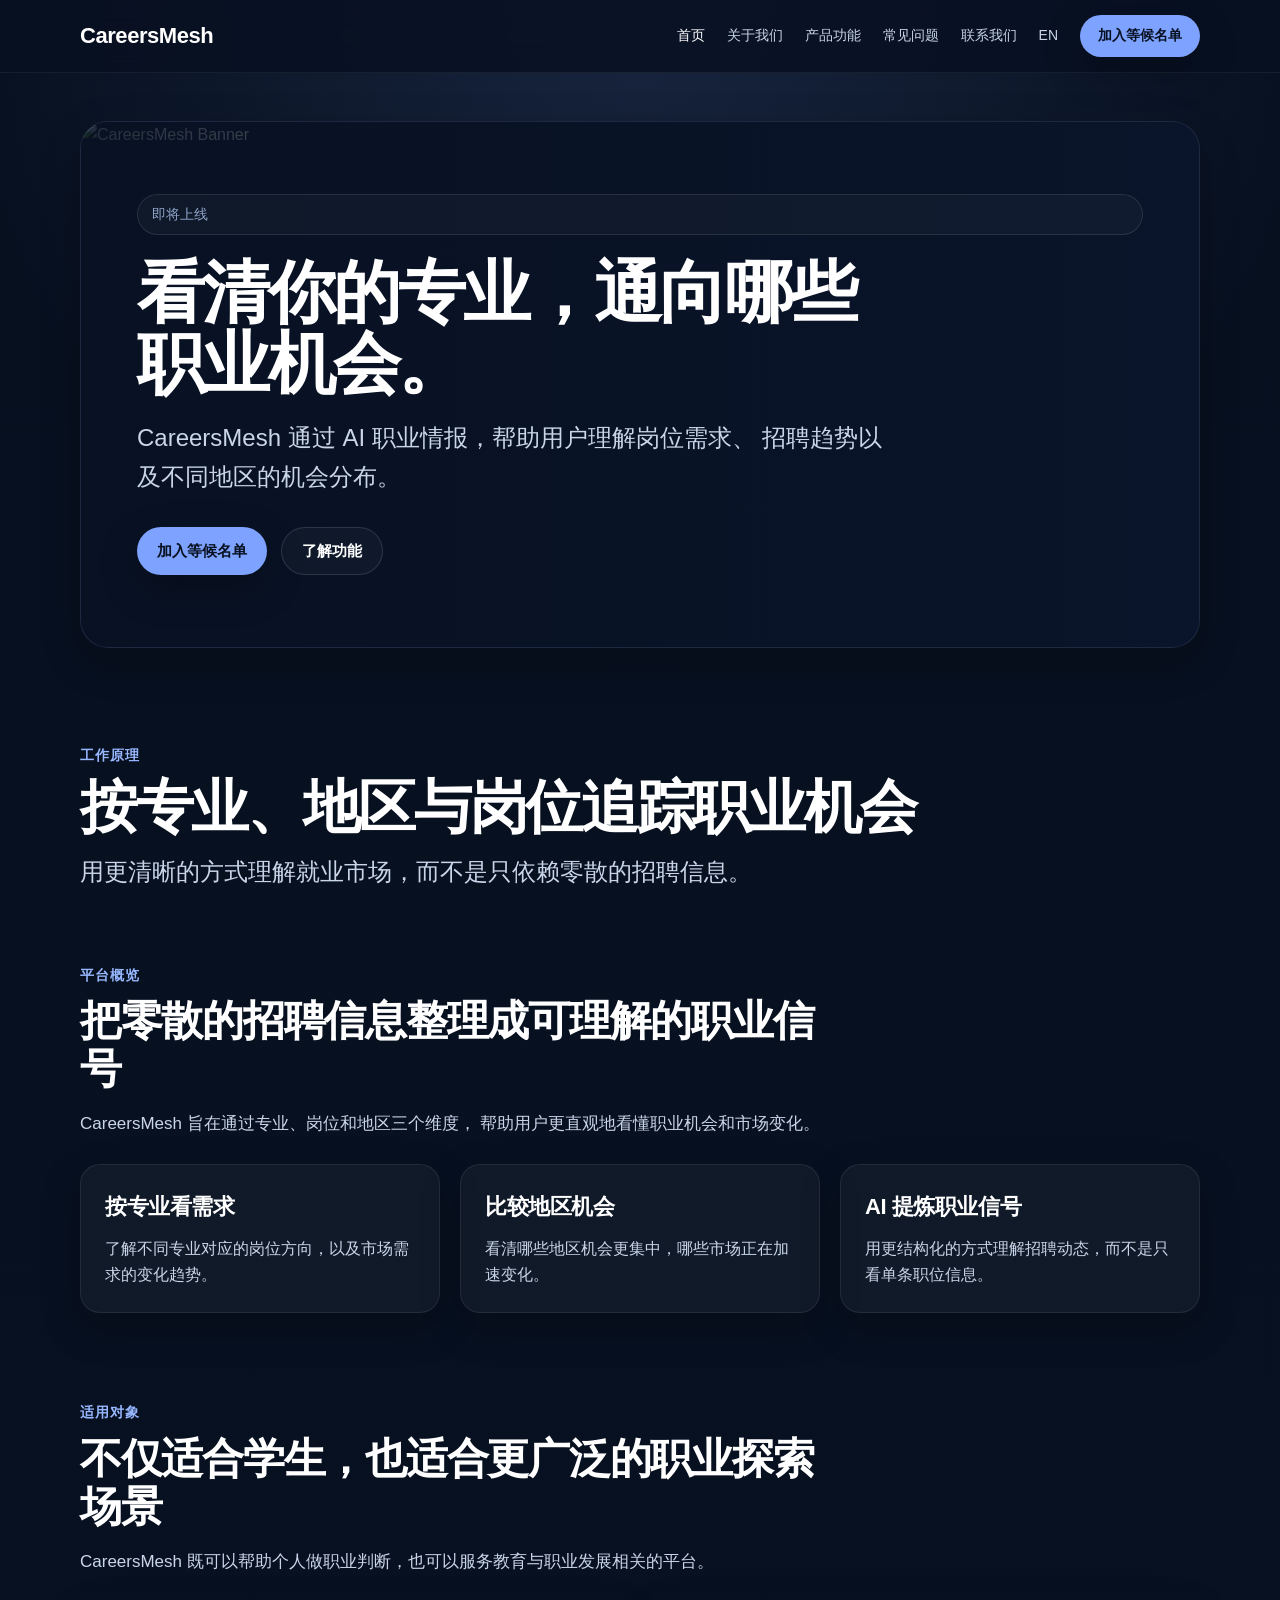
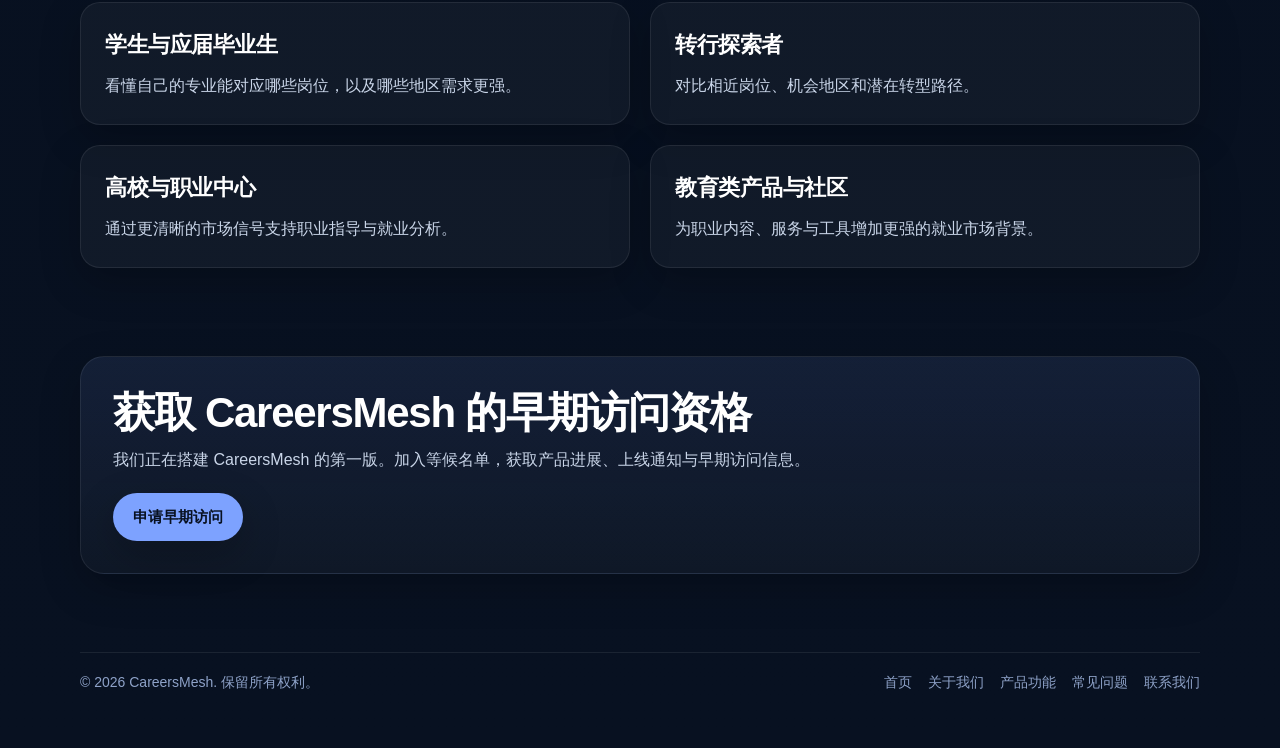
==== zh/index.html @ 0eca4741 "Create index.html" ====
<!DOCTYPE html>
<html lang="zh-CN">
<head>
  <meta charset="UTF-8" />
  <meta name="viewport" content="width=device-width, initial-scale=1.0" />
  <title>CareersMesh | AI 职业情报平台</title>
  <meta
    name="description"
    content="通过专业、地区和岗位维度，了解招聘趋势、岗位需求与职业机会。"
  />
  <link rel="stylesheet" href="../css/style.css" />
</head>
<body>
  <header class="topbar">
    <div class="container nav">
      <a class="brand" href="index.html">CareersMesh</a>
      <nav class="nav-links">
        <a class="active" href="index.html">首页</a>
        <a href="about.html">关于我们</a>
        <a href="features.html">产品功能</a>
        <a href="faq.html">常见问题</a>
        <a href="contact.html">联系我们</a>
        <a href="../index.html">EN</a>
        <a class="nav-cta" href="contact.html">加入等候名单</a>
      </nav>
    </div>
  </header>

  <main>
    <section class="hero-banner">
      <div class="container">
        <div class="banner-card">
          <img src="../images/banner.webp" alt="CareersMesh Banner" class="banner-img" loading="eager" decoding="async" />
          <div class="banner-overlay">
            <div class="eyebrow">即将上线</div>
            <h1>看清你的专业，通向哪些职业机会。</h1>
            <p>
              CareersMesh 通过 AI 职业情报，帮助用户理解岗位需求、
              招聘趋势以及不同地区的机会分布。
            </p>
            <div class="hero-actions">
              <a class="btn btn-primary" href="contact.html">加入等候名单</a>
              <a class="btn btn-secondary" href="features.html">了解功能</a>
            </div>
          </div>
        </div>
      </div>
    </section>

    <section class="page-header">
      <div class="container">
        <div class="section-label">工作原理</div>
        <h1>按专业、地区与岗位追踪职业机会</h1>
        <p class="page-lead">
          用更清晰的方式理解就业市场，而不是只依赖零散的招聘信息。
        </p>
      </div>
    </section>

    <section class="section">
      <div class="container">
        <div class="section-header">
          <div class="section-label">平台概览</div>
          <h2>把零散的招聘信息整理成可理解的职业信号</h2>
          <p>
            CareersMesh 旨在通过专业、岗位和地区三个维度，
            帮助用户更直观地看懂职业机会和市场变化。
          </p>
        </div>

        <div class="grid grid-3">
          <div class="card">
            <h3>按专业看需求</h3>
            <p>
              了解不同专业对应的岗位方向，以及市场需求的变化趋势。
            </p>
          </div>
          <div class="card">
            <h3>比较地区机会</h3>
            <p>
              看清哪些地区机会更集中，哪些市场正在加速变化。
            </p>
          </div>
          <div class="card">
            <h3>AI 提炼职业信号</h3>
            <p>
              用更结构化的方式理解招聘动态，而不是只看单条职位信息。
            </p>
          </div>
        </div>
      </div>
    </section>

    <section class="section">
      <div class="container">
        <div class="section-header">
          <div class="section-label">适用对象</div>
          <h2>不仅适合学生，也适合更广泛的职业探索场景</h2>
          <p>
            CareersMesh 既可以帮助个人做职业判断，也可以服务教育与职业发展相关的平台。
          </p>
        </div>

        <div class="grid grid-2">
          <div class="card">
            <h3>学生与应届毕业生</h3>
            <p>
              看懂自己的专业能对应哪些岗位，以及哪些地区需求更强。
            </p>
          </div>
          <div class="card">
            <h3>转行探索者</h3>
            <p>
              对比相近岗位、机会地区和潜在转型路径。
            </p>
          </div>
          <div class="card">
            <h3>高校与职业中心</h3>
            <p>
              通过更清晰的市场信号支持职业指导与就业分析。
            </p>
          </div>
          <div class="card">
            <h3>教育类产品与社区</h3>
            <p>
              为职业内容、服务与工具增加更强的就业市场背景。
            </p>
          </div>
        </div>
      </div>
    </section>

    <section class="section">
      <div class="container">
        <div class="cta-box">
          <h2>获取 CareersMesh 的早期访问资格</h2>
          <p>
            我们正在搭建 CareersMesh 的第一版。加入等候名单，获取产品进展、上线通知与早期访问信息。
          </p>
          <a class="btn btn-primary" href="contact.html">申请早期访问</a>
        </div>
      </div>
    </section>
  </main>

  <footer class="footer">
    <div class="container footer-row">
      <div>© 2026 CareersMesh. 保留所有权利。</div>
      <div class="footer-links">
        <a href="index.html">首页</a>
        <a href="about.html">关于我们</a>
        <a href="features.html">产品功能</a>
        <a href="faq.html">常见问题</a>
        <a href="contact.html">联系我们</a>
      </div>
    </div>
  </footer>
</body>
</html>
---- css/style.css ----
:root {
  --bg: #081121;
  --bg-soft: #0d1830;
  --card: rgba(255, 255, 255, 0.04);
  --card-border: rgba(255, 255, 255, 0.08);
  --text: #ffffff;
  --muted: #c9d5e8;
  --subtle: #8ea2c8;
  --accent: #7da2ff;
  --accent-hover: #97b7ff;
  --max-width: 1120px;
  --radius: 20px;
  --shadow: 0 14px 40px rgba(0, 0, 0, 0.22);
}

* {
  box-sizing: border-box;
}

html {
  scroll-behavior: smooth;
}

body {
  margin: 0;
  font-family: Inter, Arial, Helvetica, sans-serif;
  background:
    radial-gradient(circle at top, rgba(125, 162, 255, 0.14), transparent 28%),
    linear-gradient(180deg, #07101f 0%, #081121 100%);
  color: var(--text);
  line-height: 1.65;
}

a {
  color: inherit;
  text-decoration: none;
}

.container {
  width: min(var(--max-width), calc(100% - 32px));
  margin: 0 auto;
}

/* ===== Top Navigation ===== */
.topbar {
  position: sticky;
  top: 0;
  z-index: 100;
  backdrop-filter: blur(14px);
  background: rgba(8, 17, 33, 0.82);
  border-bottom: 1px solid rgba(255, 255, 255, 0.06);
}

.nav {
  min-height: 72px;
  display: flex;
  align-items: center;
  justify-content: space-between;
  gap: 18px;
}

.brand {
  font-size: 22px;
  font-weight: 700;
  letter-spacing: -0.02em;
}

.nav-links {
  display: flex;
  align-items: center;
  gap: 22px;
  flex-wrap: wrap;
}

.nav-links a {
  color: var(--muted);
  font-size: 14px;
}

.nav-links a:hover,
.nav-links a.active {
  color: var(--text);
}

.nav-cta {
  display: inline-flex;
  align-items: center;
  justify-content: center;
  min-height: 42px;
  padding: 0 18px;
  border-radius: 999px;
  background: var(--accent);
  color: #081121 !important;
  font-weight: 700;
  font-size: 14px;
  box-shadow: var(--shadow);
}

.nav-cta:hover {
  background: var(--accent-hover);
}

/* ===== Hero / Banner ===== */
.hero {
  padding: 84px 0 56px;
}

.hero-inner {
  max-width: 900px;
}

.eyebrow {
  display: inline-flex;
  align-items: center;
  padding: 8px 14px;
  border-radius: 999px;
  border: 1px solid rgba(255, 255, 255, 0.1);
  color: var(--subtle);
  font-size: 14px;
  background: rgba(255, 255, 255, 0.03);
  margin-bottom: 22px;
}

h1 {
  margin: 0 0 18px;
  font-size: clamp(42px, 8vw, 70px);
  line-height: 1.05;
  letter-spacing: -0.04em;
}

.hero p,
.page-lead {
  margin: 0;
  font-size: clamp(18px, 2.4vw, 24px);
  color: var(--muted);
  max-width: 820px;
}

.hero-support {
  margin-top: 16px;
  color: var(--subtle) !important;
  font-size: 17px !important;
}

.hero-actions {
  display: flex;
  gap: 14px;
  flex-wrap: wrap;
  margin-top: 30px;
}

.hero-banner {
  padding: 48px 0 24px;
}

.banner-card {
  position: relative;
  min-height: 520px;
  border-radius: 28px;
  overflow: hidden;
  border: 1px solid rgba(255, 255, 255, 0.08);
  background: #0b1630;
  box-shadow: var(--shadow);
}

.banner-img {
  position: absolute;
  inset: 0;
  width: 100%;
  height: 100%;
  object-fit: cover;
}

.banner-overlay {
  position: relative;
  z-index: 2;
  min-height: 520px;
  padding: 72px 56px;
  display: flex;
  flex-direction: column;
  justify-content: center;
  background:
    linear-gradient(90deg, rgba(8, 17, 33, 0.88) 0%, rgba(8, 17, 33, 0.70) 42%, rgba(8, 17, 33, 0.40) 100%);
}

.banner-overlay h1 {
  margin: 0 0 18px;
  font-size: clamp(42px, 7vw, 68px);
  line-height: 1.05;
  letter-spacing: -0.04em;
  max-width: 760px;
}

.banner-overlay p {
  margin: 0;
  max-width: 760px;
  color: var(--muted);
  font-size: clamp(18px, 2.2vw, 24px);
}

/* ===== Buttons ===== */
.btn {
  display: inline-flex;
  align-items: center;
  justify-content: center;
  min-height: 48px;
  padding: 0 20px;
  border-radius: 999px;
  font-weight: 700;
  font-size: 15px;
  transition: 0.2s ease;
}

.btn-primary {
  background: var(--accent);
  color: #081121;
  box-shadow: var(--shadow);
}

.btn-primary:hover {
  background: var(--accent-hover);
}

.btn-secondary {
  border: 1px solid rgba(255, 255, 255, 0.12);
  color: var(--text);
  background: rgba(255, 255, 255, 0.03);
}

.btn-secondary:hover {
  border-color: rgba(255, 255, 255, 0.22);
  background: rgba(255, 255, 255, 0.05);
}

/* ===== Sections ===== */
.section {
  padding: 44px 0;
}

.page-header {
  padding: 72px 0 28px;
}

.page-header h1 {
  font-size: clamp(36px, 7vw, 58px);
  margin-bottom: 14px;
}

.section-label {
  color: var(--accent-hover);
  font-size: 14px;
  font-weight: 700;
  text-transform: uppercase;
  letter-spacing: 0.08em;
  margin-bottom: 10px;
}

.section-header {
  max-width: 760px;
  margin-bottom: 26px;
}

h2 {
  margin: 0 0 10px;
  font-size: clamp(28px, 5vw, 42px);
  line-height: 1.15;
  letter-spacing: -0.03em;
}

.section-header p,
.copy p,
.copy li {
  color: var(--muted);
  font-size: 17px;
}

.copy p {
  margin: 0 0 16px;
}

/* ===== Grids / Cards ===== */
.grid {
  display: grid;
  gap: 20px;
}

.grid-2 {
  grid-template-columns: repeat(2, minmax(0, 1fr));
}

.grid-3 {
  grid-template-columns: repeat(3, minmax(0, 1fr));
}

.grid-4 {
  grid-template-columns: repeat(4, minmax(0, 1fr));
}

.card {
  background: var(--card);
  border: 1px solid var(--card-border);
  border-radius: var(--radius);
  padding: 24px;
  box-shadow: var(--shadow);
}

.card h3 {
  margin: 0 0 10px;
  font-size: 22px;
  letter-spacing: -0.02em;
}

.card p {
  margin: 0;
  color: var(--muted);
}

.highlight {
  background: linear-gradient(
    180deg,
    rgba(125, 162, 255, 0.08),
    rgba(255, 255, 255, 0.03)
  );
}

.number {
  display: inline-flex;
  align-items: center;
  justify-content: center;
  width: 34px;
  height: 34px;
  border-radius: 999px;
  background: rgba(125, 162, 255, 0.16);
  color: var(--accent-hover);
  font-weight: 700;
  margin-bottom: 16px;
}

.list {
  margin: 0;
  padding-left: 20px;
}

.list li + li {
  margin-top: 10px;
}

/* ===== CTA ===== */
.cta-box {
  background: linear-gradient(
    180deg,
    rgba(125, 162, 255, 0.1),
    rgba(255, 255, 255, 0.03)
  );
  border: 1px solid var(--card-border);
  border-radius: 24px;
  padding: 32px;
  box-shadow: var(--shadow);
}

.cta-box p {
  margin: 0 0 20px;
  color: var(--muted);
}

/* ===== Footer ===== */
.footer {
  padding: 34px 0 54px;
  color: var(--subtle);
  font-size: 14px;
}

.footer-row {
  display: flex;
  align-items: center;
  justify-content: space-between;
  gap: 16px;
  flex-wrap: wrap;
  border-top: 1px solid rgba(255, 255, 255, 0.08);
  padding-top: 18px;
}

.footer-links {
  display: flex;
  gap: 16px;
  flex-wrap: wrap;
}

.footer-links a:hover {
  color: var(--text);
}

/* ===== Responsive ===== */
@media (max-width: 980px) {
  .grid-4,
  .grid-3,
  .grid-2 {
    grid-template-columns: 1fr 1fr;
  }
}

@media (max-width: 720px) {
  .nav {
    flex-direction: column;
    align-items: flex-start;
    padding: 16px 0;
  }

  .nav-links {
    gap: 14px;
  }

  .grid-4,
  .grid-3,
  .grid-2 {
    grid-template-columns: 1fr;
  }

  .hero,
  .page-header {
    padding-top: 60px;
  }

  .card,
  .cta-box,
  .banner-overlay {
    padding: 20px;
  }

  .banner-card,
  .banner-overlay {
    min-height: 460px;
  }

  .banner-overlay {
    background:
      linear-gradient(180deg, rgba(8, 17, 33, 0.86) 0%, rgba(8, 17, 33, 0.72) 55%, rgba(8, 17, 33, 0.56) 100%);
  }
}
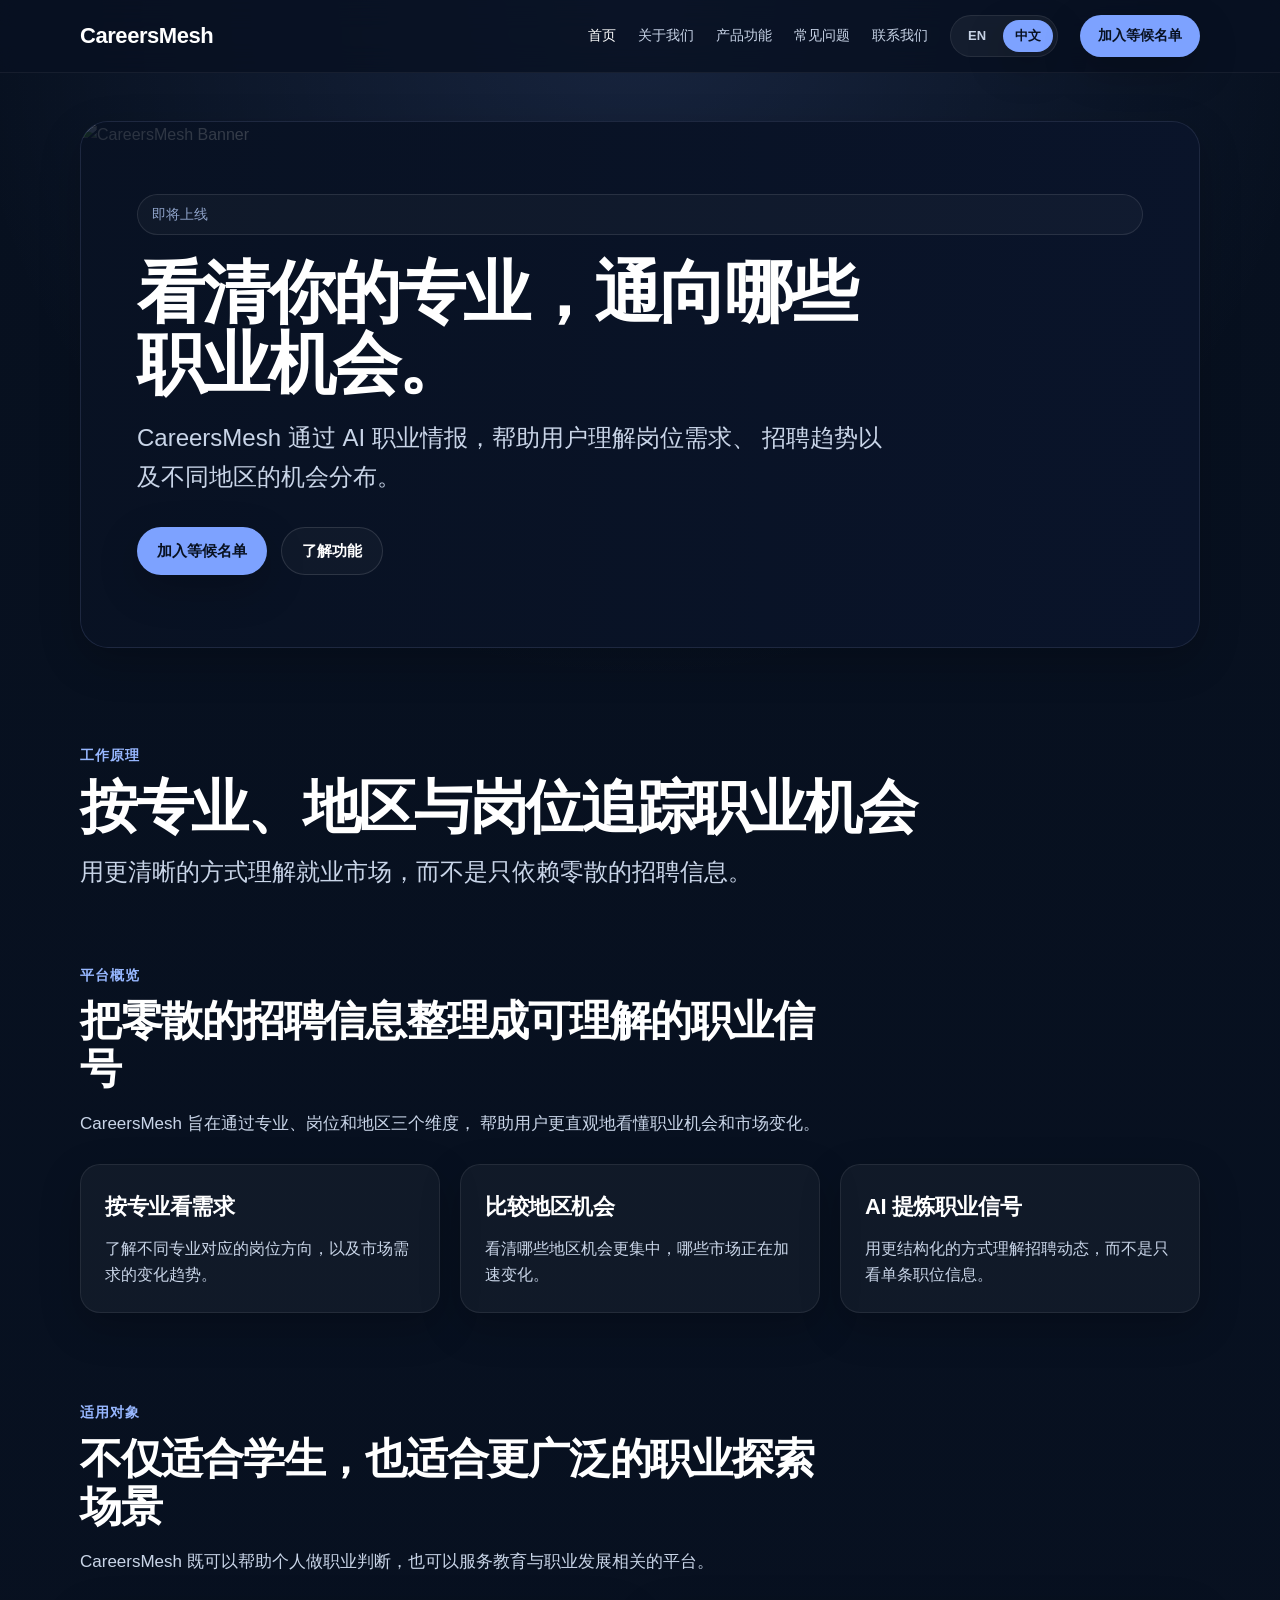
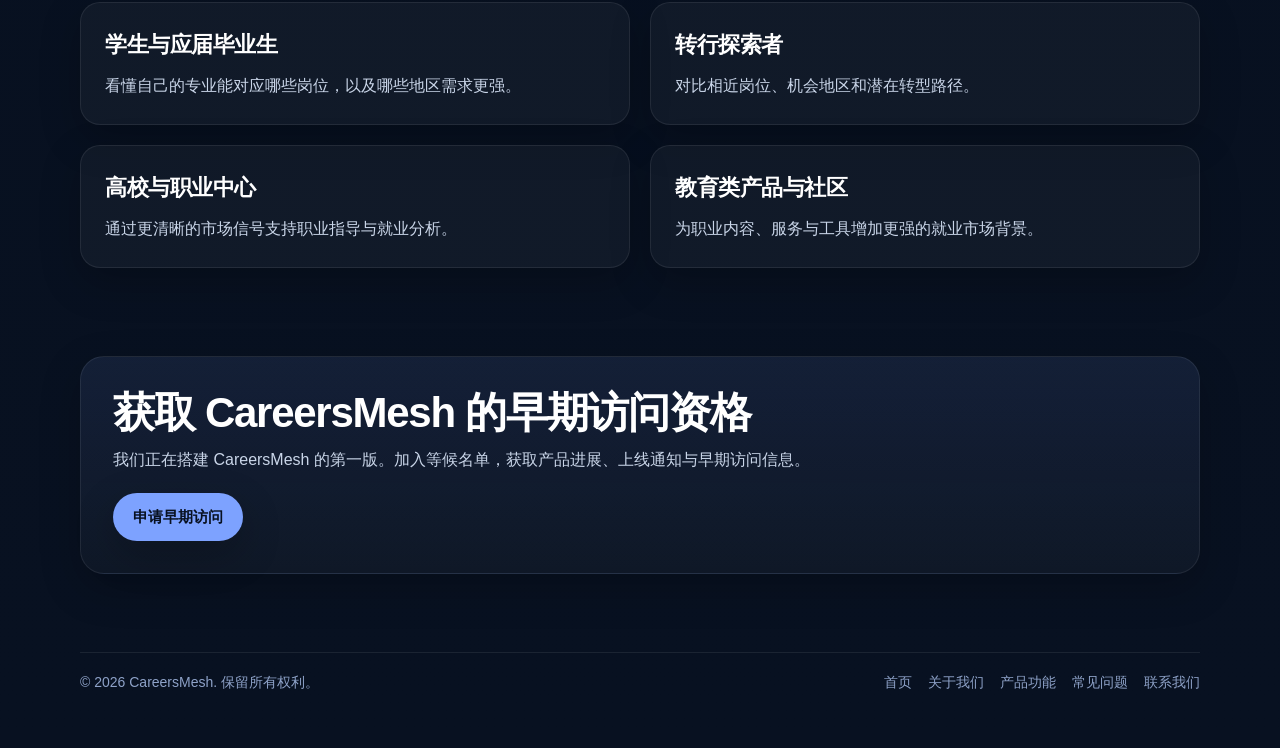
==== commit aad7e77a: "Update index.html" ====
--- a/zh/index.html
+++ b/zh/index.html
@@ -20,7 +20,12 @@
         <a href="features.html">产品功能</a>
         <a href="faq.html">常见问题</a>
         <a href="contact.html">联系我们</a>
-        <a href="../index.html">EN</a>
+
+        <div class="lang-switch">
+          <a href="../index.html">EN</a>
+          <a href="index.html" class="active">中文</a>
+        </div>
+
         <a class="nav-cta" href="contact.html">加入等候名单</a>
       </nav>
     </div>
@@ -30,7 +35,13 @@
     <section class="hero-banner">
       <div class="container">
         <div class="banner-card">
-          <img src="../images/banner.webp" alt="CareersMesh Banner" class="banner-img" loading="eager" decoding="async" />
+          <img
+            src="../images/banner.webp"
+            alt="CareersMesh Banner"
+            class="banner-img"
+            loading="eager"
+            decoding="async"
+          />
           <div class="banner-overlay">
             <div class="eyebrow">即将上线</div>
             <h1>看清你的专业，通向哪些职业机会。</h1>
--- a/css/style.css
+++ b/css/style.css
@@ -437,3 +437,38 @@
       linear-gradient(180deg, rgba(8, 17, 33, 0.86) 0%, rgba(8, 17, 33, 0.72) 55%, rgba(8, 17, 33, 0.56) 100%);
   }
 }
+/* ===== Language Switch ===== */
+.lang-switch {
+  display: inline-flex;
+  align-items: center;
+  gap: 4px;
+  padding: 4px;
+  border-radius: 999px;
+  background: rgba(255, 255, 255, 0.05);
+  border: 1px solid rgba(255, 255, 255, 0.08);
+}
+
+.lang-switch a {
+  display: inline-flex;
+  align-items: center;
+  justify-content: center;
+  min-width: 44px;
+  height: 32px;
+  padding: 0 12px;
+  border-radius: 999px;
+  font-size: 13px;
+  font-weight: 600;
+  color: var(--muted);
+  text-decoration: none;
+  transition: 0.2s ease;
+}
+
+.lang-switch a:hover {
+  color: var(--text);
+}
+
+.lang-switch a.active {
+  background: var(--accent);
+  color: #081121;
+  box-shadow: var(--shadow);
+}
